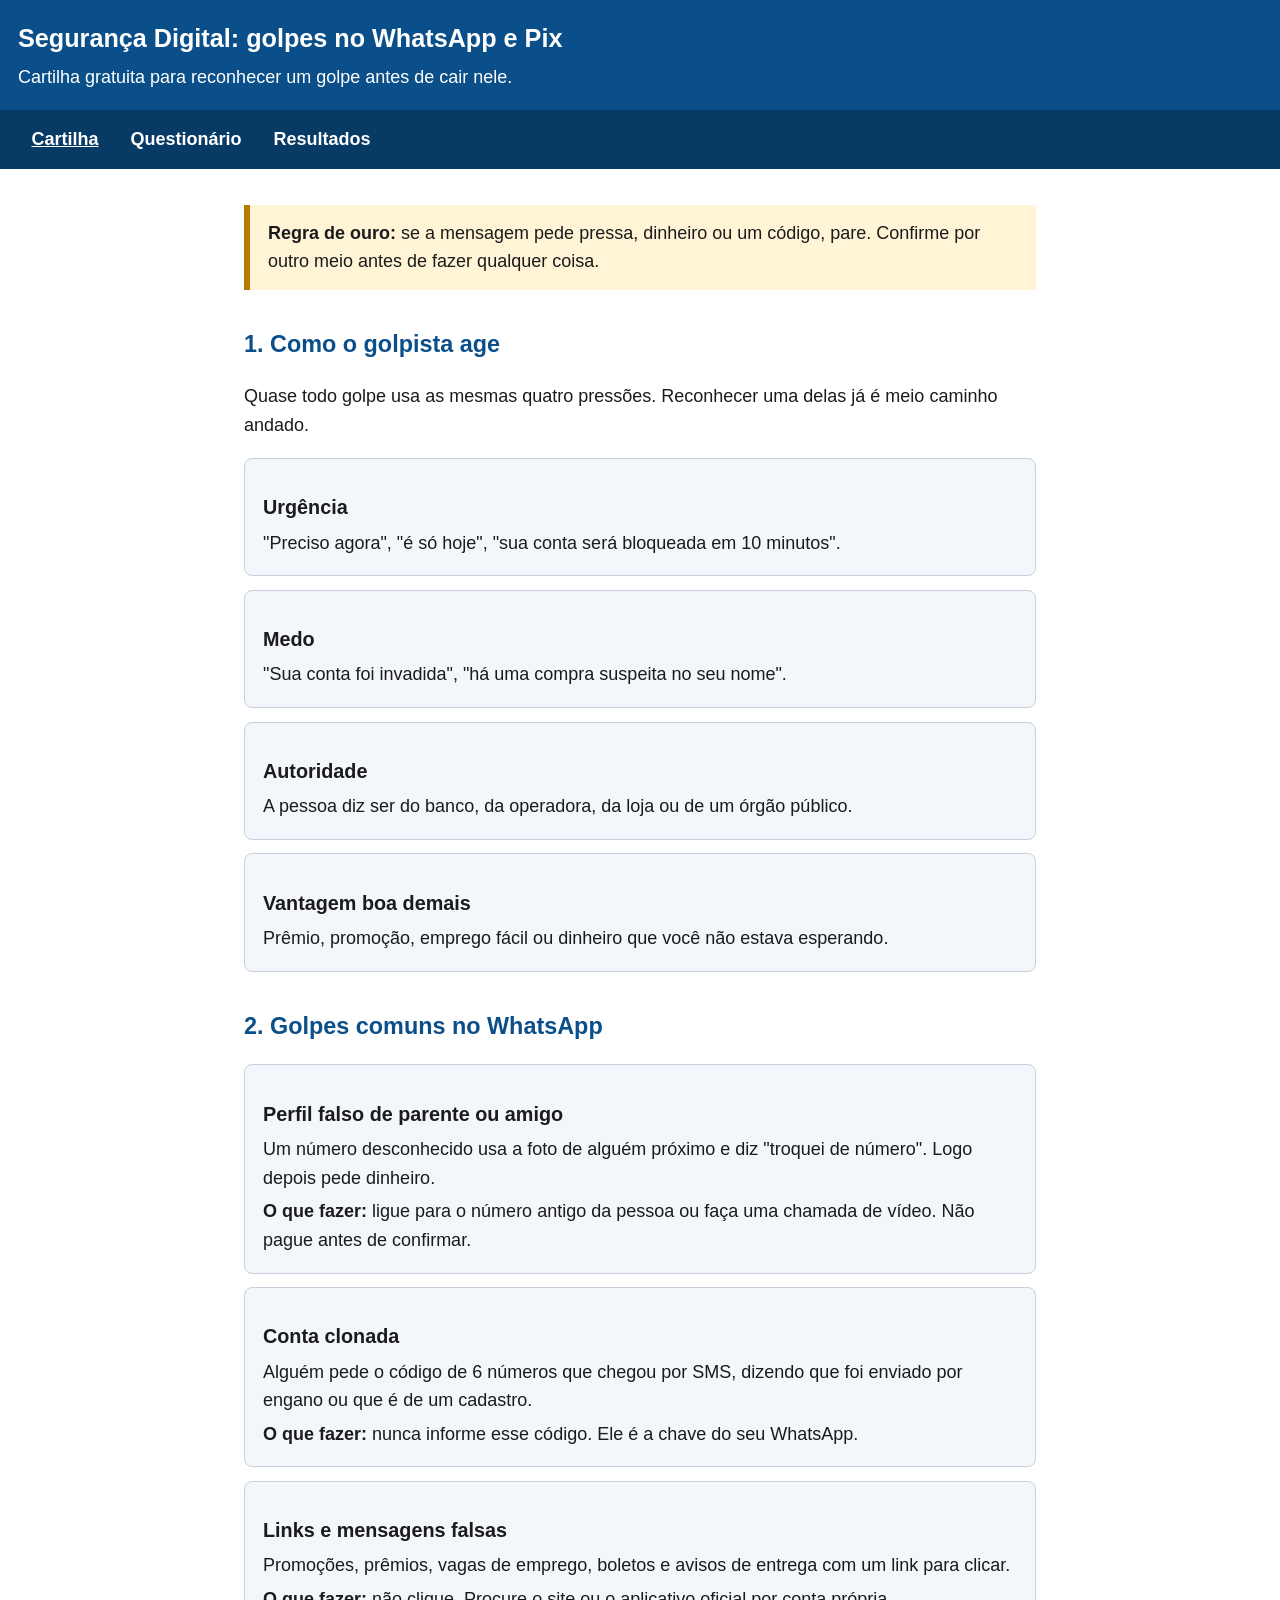
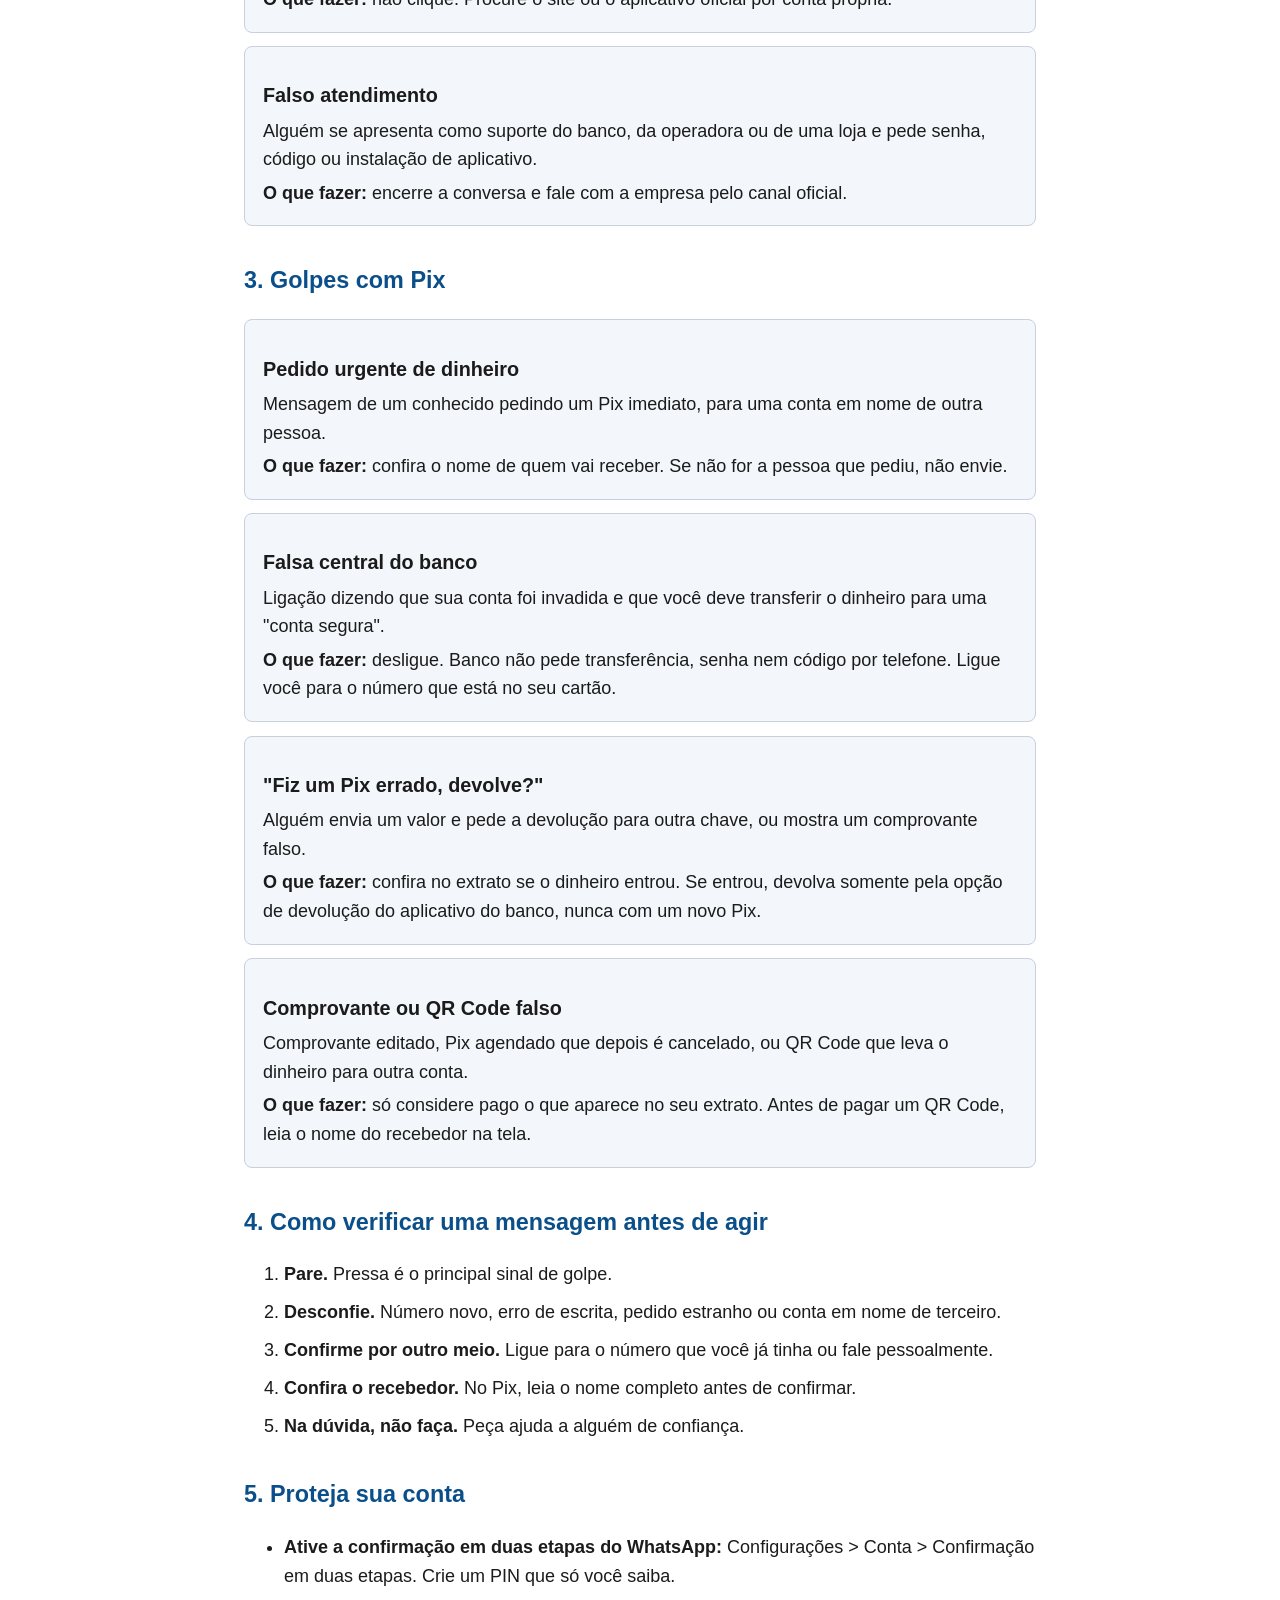
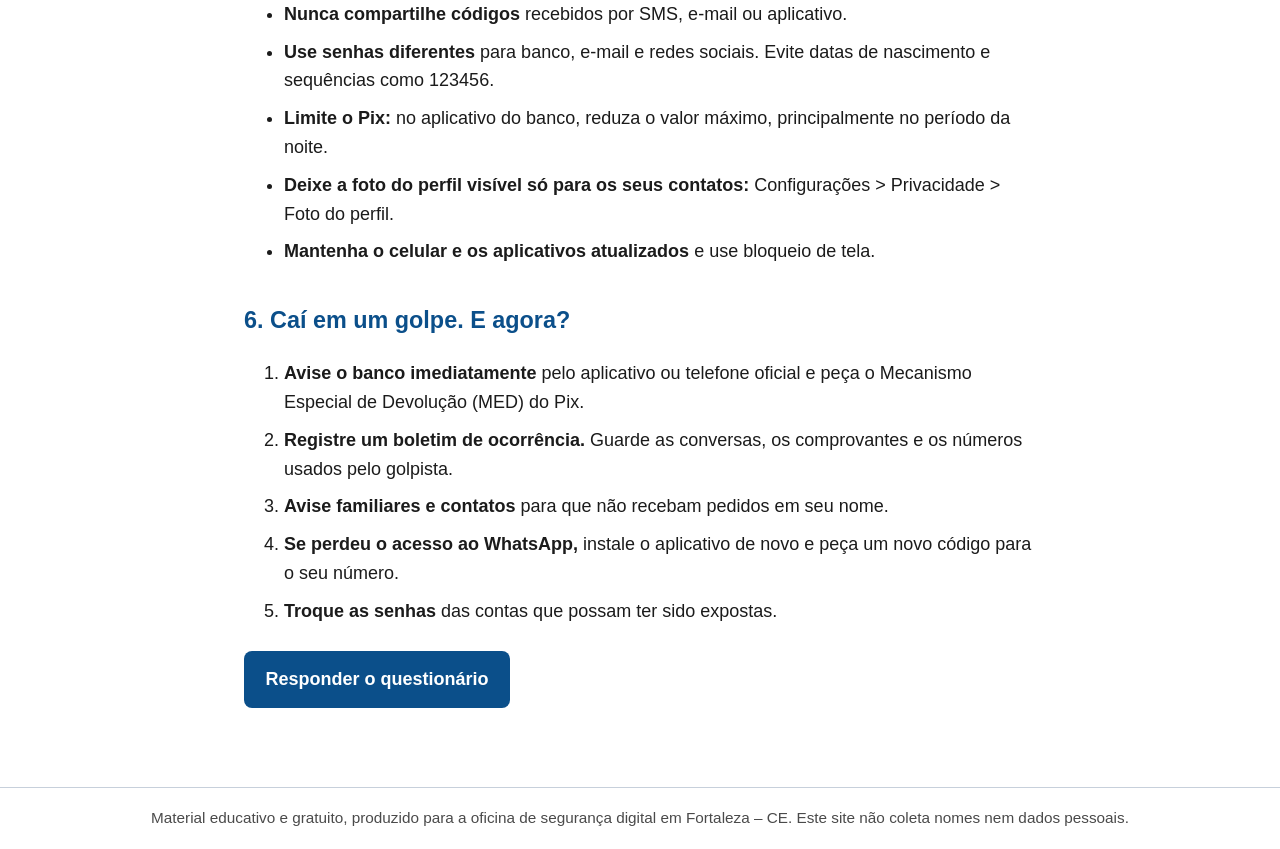
==== index.html @ c052ebd0 "Add security booklet page, styles and project readme" ====
<!DOCTYPE html>
<html lang="pt-BR">
<head>
  <meta charset="utf-8">
  <meta name="viewport" content="width=device-width, initial-scale=1">
  <title>Cartilha de Segurança Digital: golpes no WhatsApp e Pix</title>
  <meta name="description" content="Cartilha gratuita para reconhecer e evitar golpes no WhatsApp e no Pix.">
  <link rel="stylesheet" href="css/style.css">
</head>
<body>
  <header class="site">
    <h1>Segurança Digital: golpes no WhatsApp e Pix</h1>
    <p>Cartilha gratuita para reconhecer um golpe antes de cair nele.</p>
  </header>
  <nav class="site" aria-label="Menu principal">
    <a href="index.html" aria-current="page">Cartilha</a>
    <a href="quiz.html">Questionário</a>
    <a href="results.html">Resultados</a>
  </nav>

  <main>
    <div class="alert">
      <strong>Regra de ouro:</strong> se a mensagem pede pressa, dinheiro ou um código, pare.
      Confirme por outro meio antes de fazer qualquer coisa.
    </div>

    <h2 id="sinais">1. Como o golpista age</h2>
    <p>Quase todo golpe usa as mesmas quatro pressões. Reconhecer uma delas já é meio caminho andado.</p>
    <div class="card">
      <h3>Urgência</h3>
      <p>"Preciso agora", "é só hoje", "sua conta será bloqueada em 10 minutos".</p>
    </div>
    <div class="card">
      <h3>Medo</h3>
      <p>"Sua conta foi invadida", "há uma compra suspeita no seu nome".</p>
    </div>
    <div class="card">
      <h3>Autoridade</h3>
      <p>A pessoa diz ser do banco, da operadora, da loja ou de um órgão público.</p>
    </div>
    <div class="card">
      <h3>Vantagem boa demais</h3>
      <p>Prêmio, promoção, emprego fácil ou dinheiro que você não estava esperando.</p>
    </div>

    <h2 id="whatsapp">2. Golpes comuns no WhatsApp</h2>
    <div class="card">
      <h3>Perfil falso de parente ou amigo</h3>
      <p>Um número desconhecido usa a foto de alguém próximo e diz "troquei de número". Logo depois pede dinheiro.</p>
      <p><strong>O que fazer:</strong> ligue para o número antigo da pessoa ou faça uma chamada de vídeo. Não pague antes de confirmar.</p>
    </div>
    <div class="card">
      <h3>Conta clonada</h3>
      <p>Alguém pede o código de 6 números que chegou por SMS, dizendo que foi enviado por engano ou que é de um cadastro.</p>
      <p><strong>O que fazer:</strong> nunca informe esse código. Ele é a chave do seu WhatsApp.</p>
    </div>
    <div class="card">
      <h3>Links e mensagens falsas</h3>
      <p>Promoções, prêmios, vagas de emprego, boletos e avisos de entrega com um link para clicar.</p>
      <p><strong>O que fazer:</strong> não clique. Procure o site ou o aplicativo oficial por conta própria.</p>
    </div>
    <div class="card">
      <h3>Falso atendimento</h3>
      <p>Alguém se apresenta como suporte do banco, da operadora ou de uma loja e pede senha, código ou instalação de aplicativo.</p>
      <p><strong>O que fazer:</strong> encerre a conversa e fale com a empresa pelo canal oficial.</p>
    </div>

    <h2 id="pix">3. Golpes com Pix</h2>
    <div class="card">
      <h3>Pedido urgente de dinheiro</h3>
      <p>Mensagem de um conhecido pedindo um Pix imediato, para uma conta em nome de outra pessoa.</p>
      <p><strong>O que fazer:</strong> confira o nome de quem vai receber. Se não for a pessoa que pediu, não envie.</p>
    </div>
    <div class="card">
      <h3>Falsa central do banco</h3>
      <p>Ligação dizendo que sua conta foi invadida e que você deve transferir o dinheiro para uma "conta segura".</p>
      <p><strong>O que fazer:</strong> desligue. Banco não pede transferência, senha nem código por telefone. Ligue você para o número que está no seu cartão.</p>
    </div>
    <div class="card">
      <h3>"Fiz um Pix errado, devolve?"</h3>
      <p>Alguém envia um valor e pede a devolução para outra chave, ou mostra um comprovante falso.</p>
      <p><strong>O que fazer:</strong> confira no extrato se o dinheiro entrou. Se entrou, devolva somente pela opção de devolução do aplicativo do banco, nunca com um novo Pix.</p>
    </div>
    <div class="card">
      <h3>Comprovante ou QR Code falso</h3>
      <p>Comprovante editado, Pix agendado que depois é cancelado, ou QR Code que leva o dinheiro para outra conta.</p>
      <p><strong>O que fazer:</strong> só considere pago o que aparece no seu extrato. Antes de pagar um QR Code, leia o nome do recebedor na tela.</p>
    </div>

    <h2 id="verificar">4. Como verificar uma mensagem antes de agir</h2>
    <ol class="steps">
      <li><strong>Pare.</strong> Pressa é o principal sinal de golpe.</li>
      <li><strong>Desconfie.</strong> Número novo, erro de escrita, pedido estranho ou conta em nome de terceiro.</li>
      <li><strong>Confirme por outro meio.</strong> Ligue para o número que você já tinha ou fale pessoalmente.</li>
      <li><strong>Confira o recebedor.</strong> No Pix, leia o nome completo antes de confirmar.</li>
      <li><strong>Na dúvida, não faça.</strong> Peça ajuda a alguém de confiança.</li>
    </ol>

    <h2 id="proteger">5. Proteja sua conta</h2>
    <ul class="steps">
      <li><strong>Ative a confirmação em duas etapas do WhatsApp:</strong> Configurações &gt; Conta &gt; Confirmação em duas etapas. Crie um PIN que só você saiba.</li>
      <li><strong>Nunca compartilhe códigos</strong> recebidos por SMS, e-mail ou aplicativo.</li>
      <li><strong>Use senhas diferentes</strong> para banco, e-mail e redes sociais. Evite datas de nascimento e sequências como 123456.</li>
      <li><strong>Limite o Pix:</strong> no aplicativo do banco, reduza o valor máximo, principalmente no período da noite.</li>
      <li><strong>Deixe a foto do perfil visível só para os seus contatos:</strong> Configurações &gt; Privacidade &gt; Foto do perfil.</li>
      <li><strong>Mantenha o celular e os aplicativos atualizados</strong> e use bloqueio de tela.</li>
    </ul>

    <h2 id="cai">6. Caí em um golpe. E agora?</h2>
    <ol class="steps">
      <li><strong>Avise o banco imediatamente</strong> pelo aplicativo ou telefone oficial e peça o Mecanismo Especial de Devolução (MED) do Pix.</li>
      <li><strong>Registre um boletim de ocorrência.</strong> Guarde as conversas, os comprovantes e os números usados pelo golpista.</li>
      <li><strong>Avise familiares e contatos</strong> para que não recebam pedidos em seu nome.</li>
      <li><strong>Se perdeu o acesso ao WhatsApp,</strong> instale o aplicativo de novo e peça um novo código para o seu número.</li>
      <li><strong>Troque as senhas</strong> das contas que possam ter sido expostas.</li>
    </ol>

    <p class="no-print">
      <a class="button" href="quiz.html">Responder o questionário</a>
    </p>
  </main>

  <footer class="site">
    Material educativo e gratuito, produzido para a oficina de segurança digital em Fortaleza – CE.
    Este site não coleta nomes nem dados pessoais.
  </footer>
</body>
</html>
---- css/style.css ----
:root {
  --bg: #ffffff;
  --text: #1b1b1b;
  --muted: #4a4a4a;
  --brand: #0b4f8a;
  --brand-dark: #083a66;
  --ok: #1b6e2d;
  --warn-bg: #fff4d6;
  --warn-border: #b97800;
  --card: #f3f6fa;
  --border: #c7d0db;
}

* {
  box-sizing: border-box;
}

html {
  font-size: 112.5%;
}

body {
  margin: 0;
  background: var(--bg);
  color: var(--text);
  font-family: Arial, Helvetica, sans-serif;
  line-height: 1.6;
}

header.site {
  background: var(--brand);
  color: #fff;
  padding: 1rem;
}

header.site h1 {
  margin: 0;
  font-size: 1.4rem;
}

header.site p {
  margin: 0.25rem 0 0;
}

nav.site {
  background: var(--brand-dark);
  padding: 0.25rem 1rem;
}

nav.site a {
  display: inline-block;
  color: #fff;
  padding: 0.6rem 0.75rem;
  text-decoration: none;
  font-weight: bold;
}

nav.site a:hover,
nav.site a:focus,
nav.site a[aria-current="page"] {
  text-decoration: underline;
}

main {
  max-width: 46rem;
  margin: 0 auto;
  padding: 1rem;
}

h2 {
  color: var(--brand);
  margin-top: 2rem;
  font-size: 1.3rem;
}

h3 {
  margin-bottom: 0.25rem;
  font-size: 1.1rem;
}

.card {
  background: var(--card);
  border: 1px solid var(--border);
  border-radius: 8px;
  padding: 0.75rem 1rem;
  margin: 0.75rem 0;
}

.card p {
  margin: 0.25rem 0;
}

.alert {
  background: var(--warn-bg);
  border-left: 6px solid var(--warn-border);
  padding: 0.75rem 1rem;
  margin: 1rem 0;
}

.steps li {
  margin-bottom: 0.5rem;
}

.button,
button {
  display: inline-block;
  background: var(--brand);
  color: #fff;
  border: 0;
  border-radius: 8px;
  padding: 0.8rem 1.2rem;
  font-size: 1rem;
  font-weight: bold;
  text-decoration: none;
  cursor: pointer;
  margin: 0.4rem 0.4rem 0.4rem 0;
}

.button:hover,
button:hover,
.button:focus,
button:focus {
  background: var(--brand-dark);
}

button.secondary {
  background: #fff;
  color: var(--brand);
  border: 2px solid var(--brand);
}

button.danger {
  background: #8a1c1c;
}

fieldset {
  border: 1px solid var(--border);
  border-radius: 8px;
  margin: 1rem 0;
  padding: 0.75rem 1rem;
}

legend {
  font-weight: bold;
  padding: 0 0.4rem;
}

label.option {
  display: block;
  padding: 0.6rem 0.5rem;
  border-radius: 6px;
  cursor: pointer;
}

label.option:hover {
  background: var(--card);
}

label.option input {
  transform: scale(1.3);
  margin-right: 0.6rem;
}

select {
  font-size: 1rem;
  padding: 0.5rem;
}

.feedback {
  margin: 0.25rem 0 0;
  color: var(--muted);
}

.correct {
  color: var(--ok);
  font-weight: bold;
}

table {
  border-collapse: collapse;
  width: 100%;
  margin: 1rem 0;
}

th,
td {
  border: 1px solid var(--border);
  padding: 0.5rem;
  text-align: center;
}

th {
  background: var(--card);
}

td.left,
th.left {
  text-align: left;
}

.table-wrap {
  overflow-x: auto;
}

@media (max-width: 480px) {
  th,
  td {
    padding: 0.4rem 0.3rem;
    font-size: 0.9rem;
  }
}

.hidden {
  display: none;
}

footer.site {
  border-top: 1px solid var(--border);
  color: var(--muted);
  font-size: 0.85rem;
  padding: 1rem;
  text-align: center;
  margin-top: 2rem;
}

@media print {
  nav.site,
  .no-print {
    display: none;
  }
}
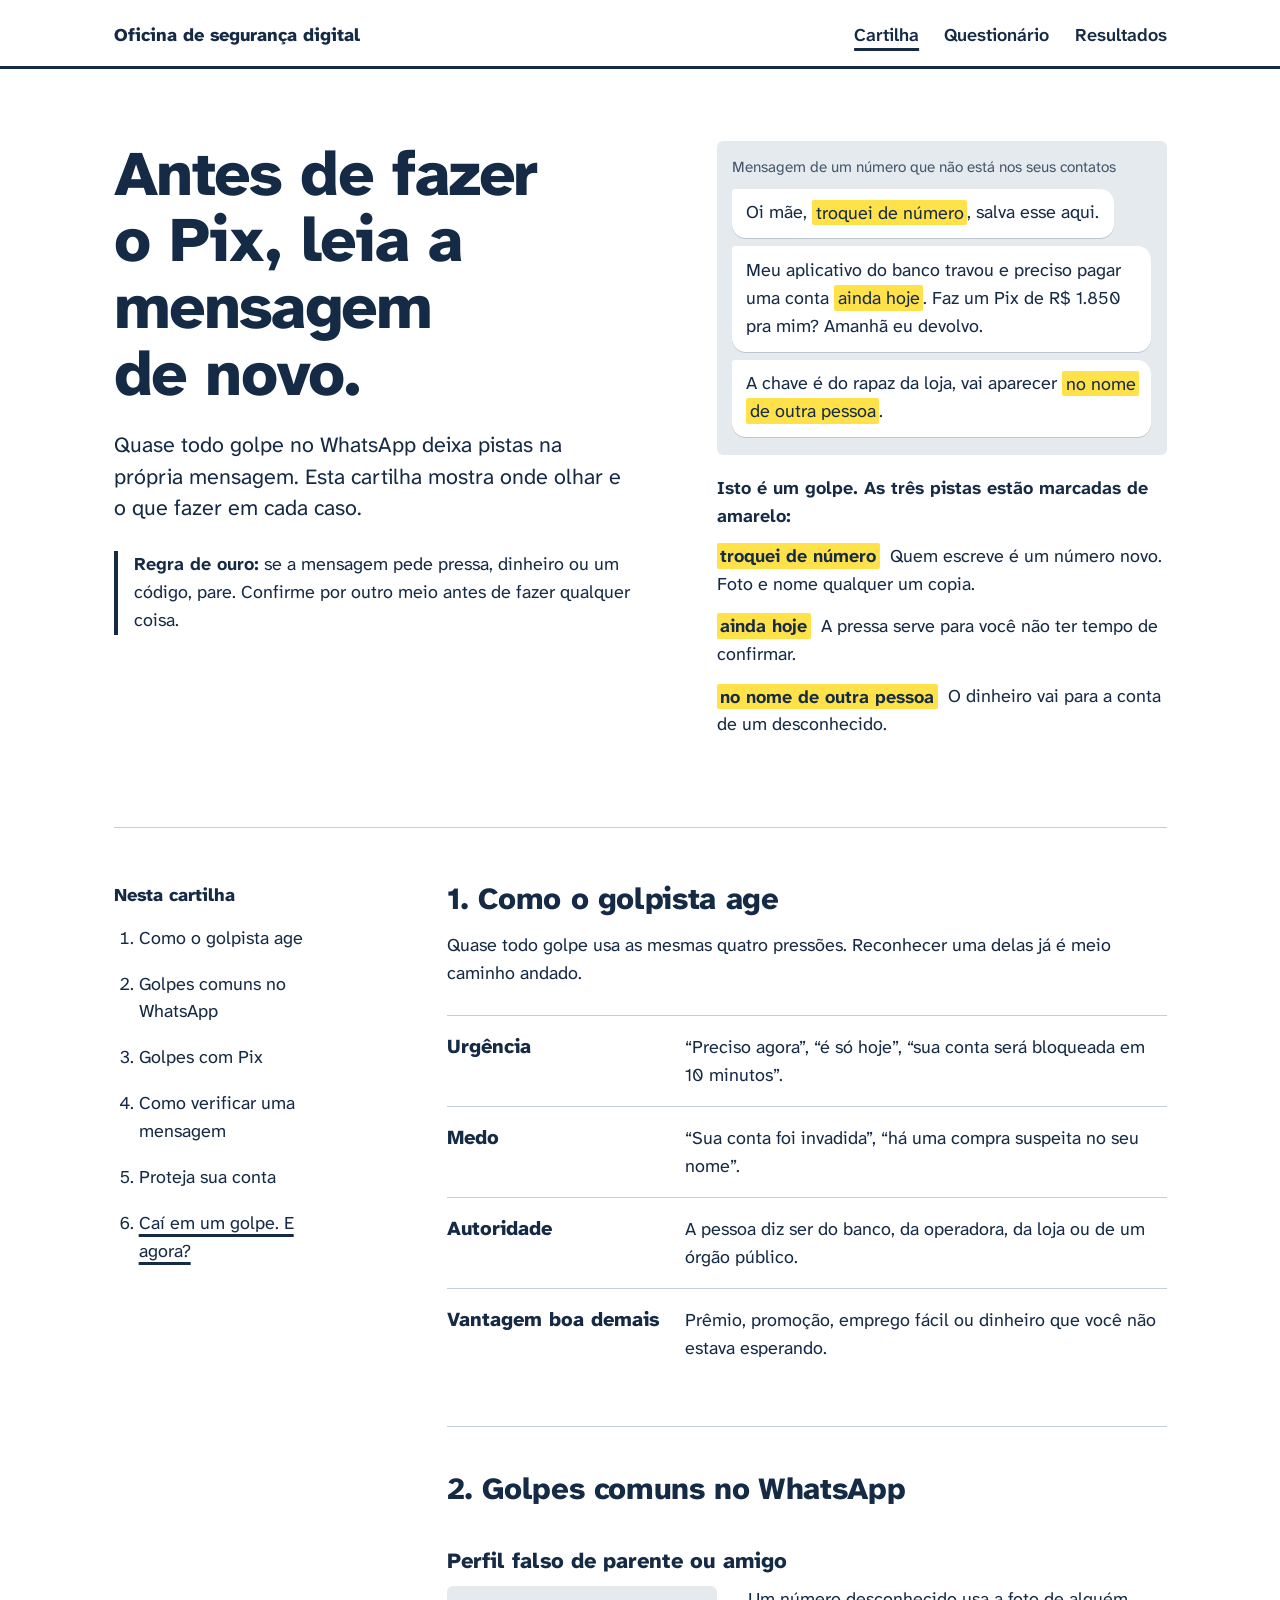
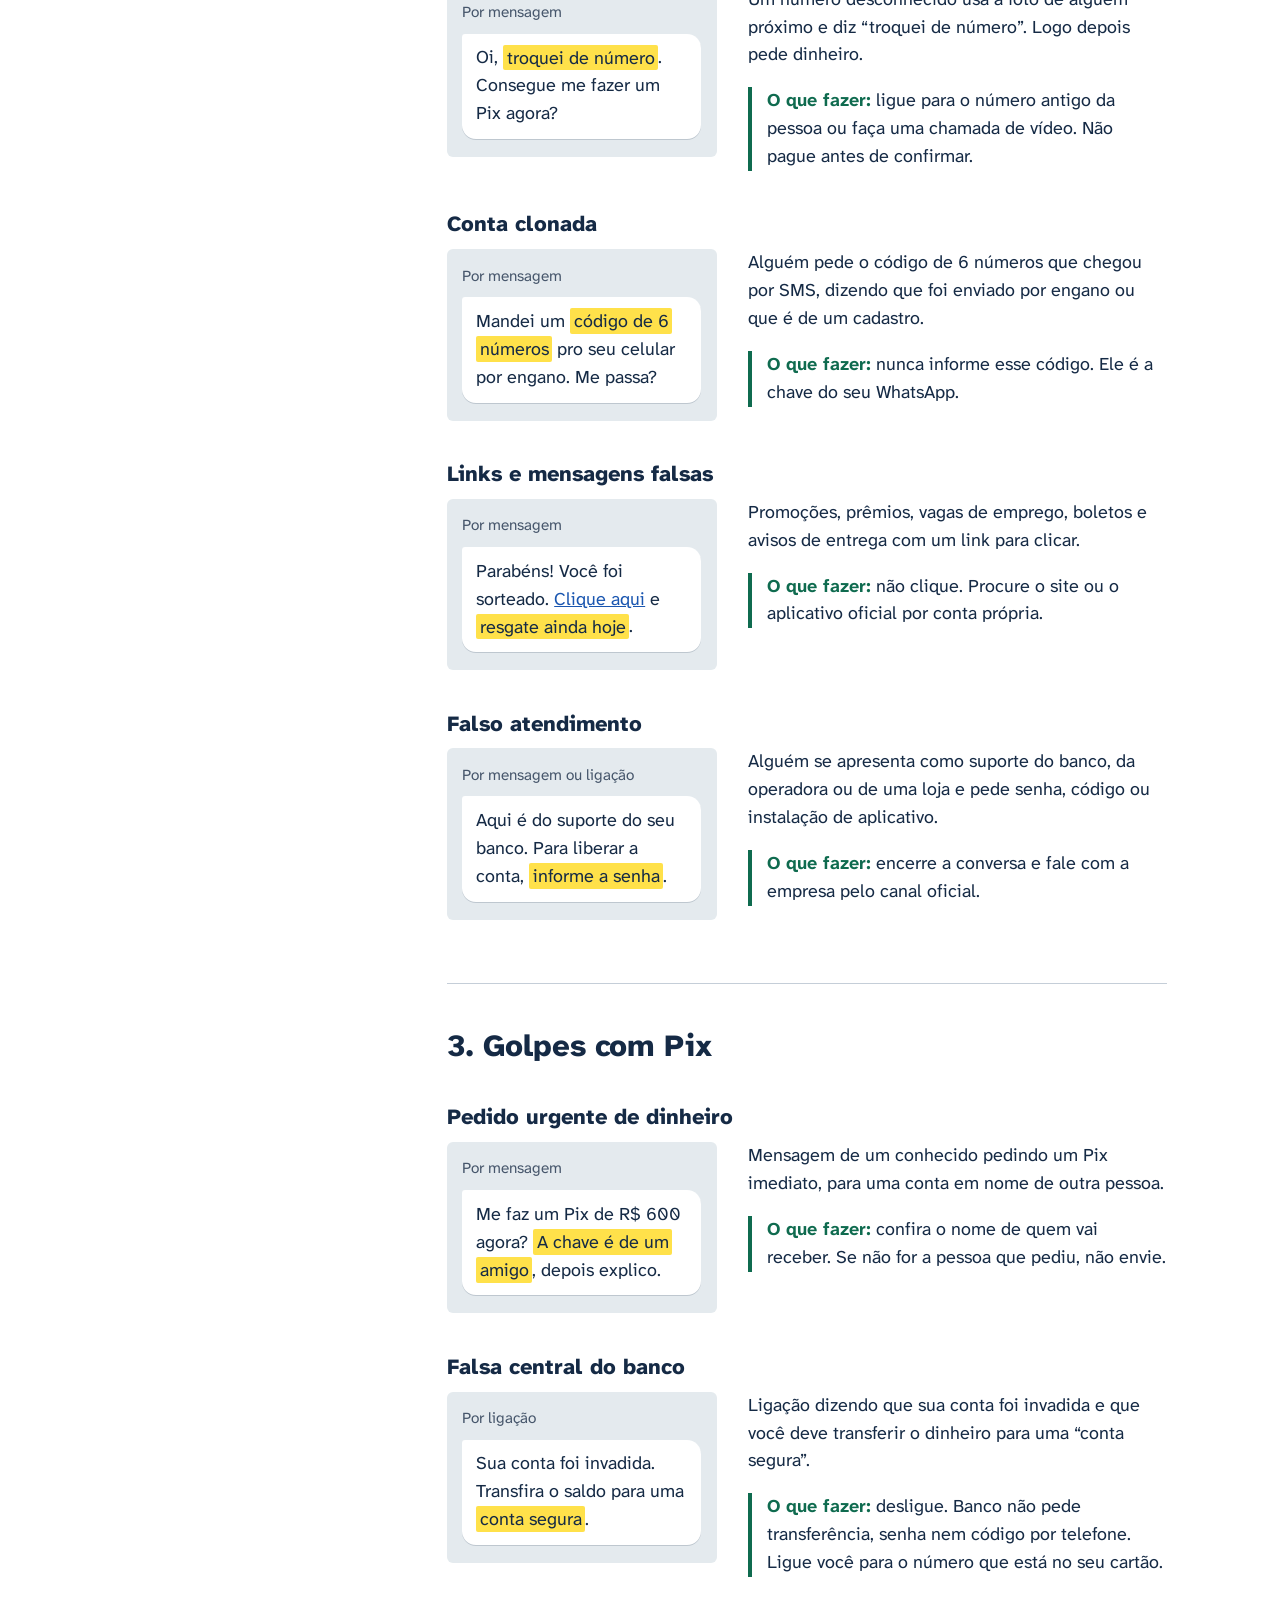
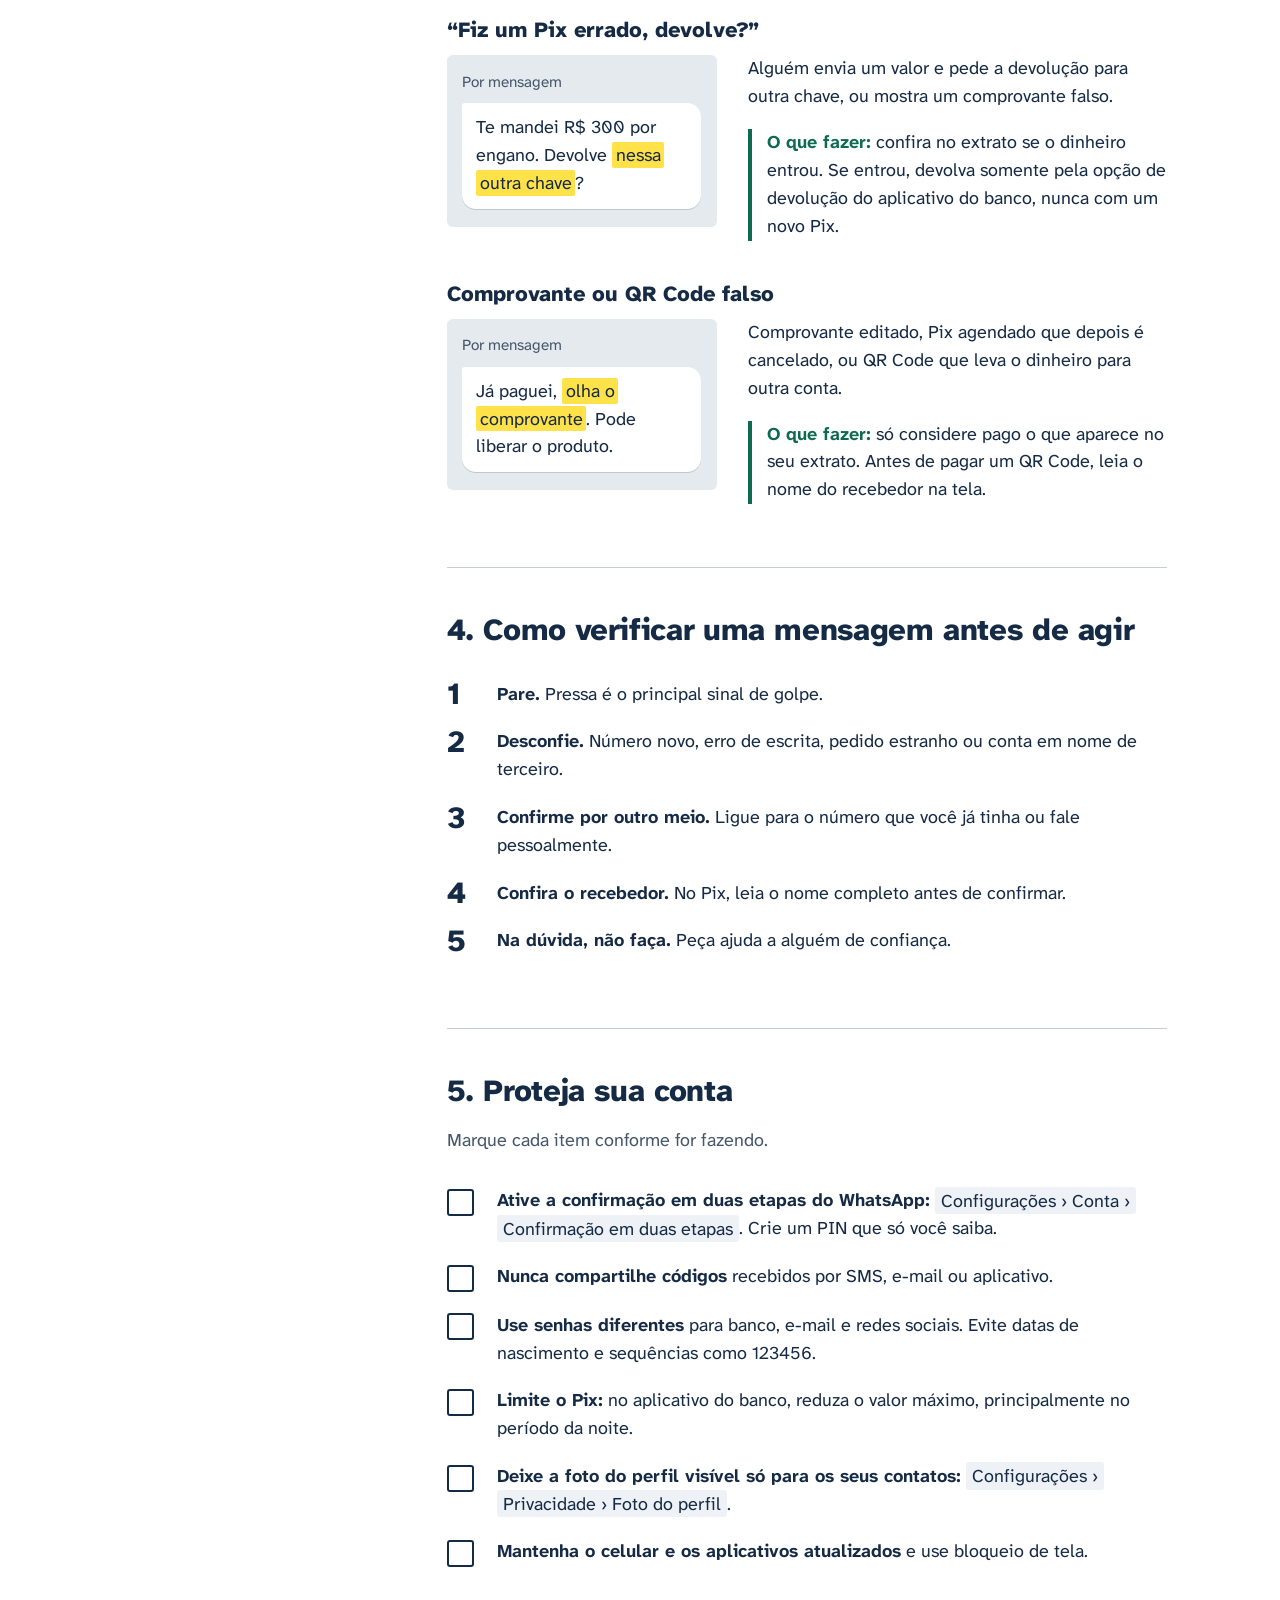
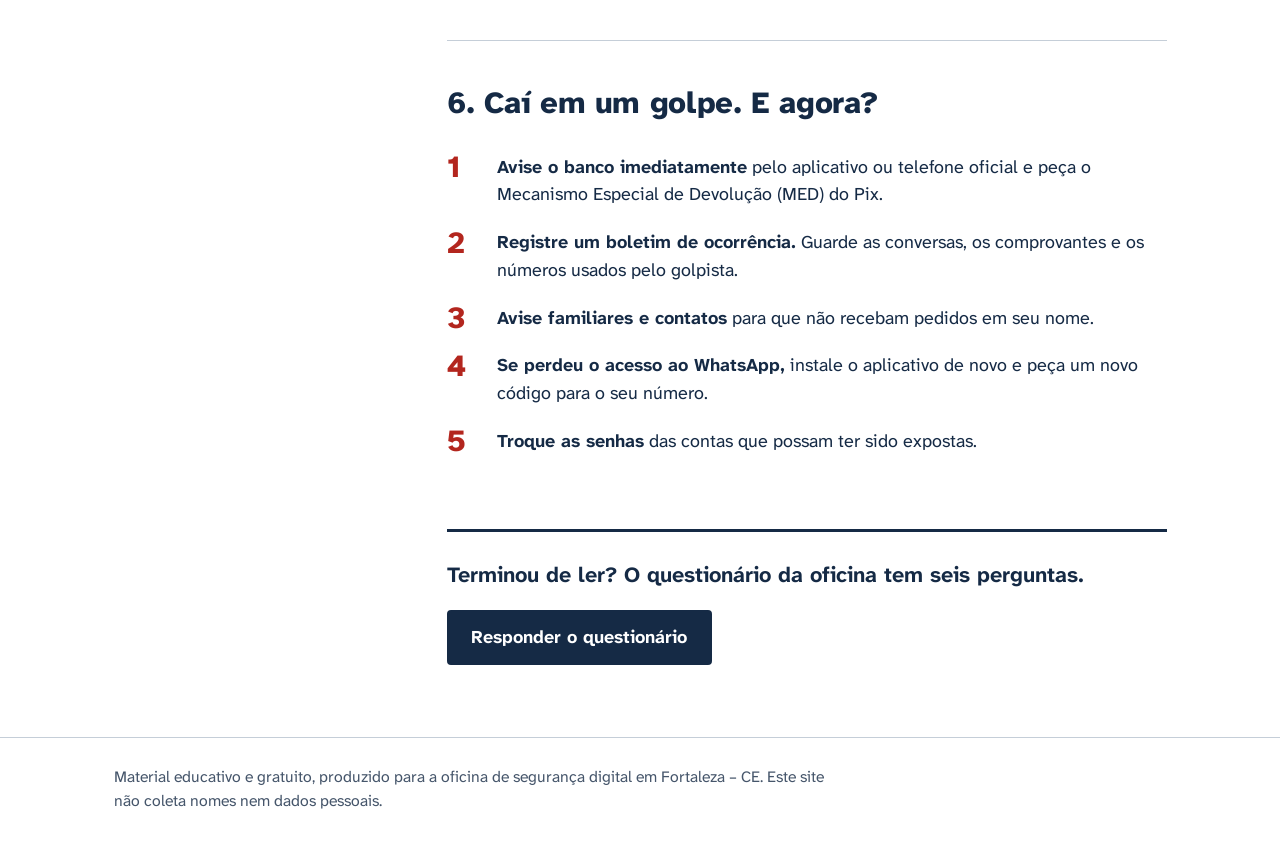
==== commit 2c909458: "Redesign the site with its own visual identity and booklet interactions Open the booklet with an ann" ====
--- a/index.html
+++ b/index.html
@@ -5,124 +5,277 @@
   <meta name="viewport" content="width=device-width, initial-scale=1">
   <title>Cartilha de Segurança Digital: golpes no WhatsApp e Pix</title>
   <meta name="description" content="Cartilha gratuita para reconhecer e evitar golpes no WhatsApp e no Pix.">
+  <meta property="og:type" content="website">
+  <meta property="og:locale" content="pt_BR">
+  <meta property="og:title" content="Cartilha de Segurança Digital: golpes no WhatsApp e Pix">
+  <meta property="og:description" content="Aprenda a reconhecer um golpe pela própria mensagem, antes de fazer o Pix.">
+  <meta name="theme-color" content="#ffffff">
+  <link rel="icon" href="data:image/svg+xml,%3Csvg xmlns='http://www.w3.org/2000/svg' viewBox='0 0 32 32'%3E%3Crect width='32' height='32' rx='4' fill='%23152a45'/%3E%3Crect x='6' y='12' width='20' height='8' fill='%23ffe14a'/%3E%3C/svg%3E">
+  <link rel="preconnect" href="https://fonts.googleapis.com">
+  <link rel="preconnect" href="https://fonts.gstatic.com" crossorigin>
+  <link rel="stylesheet" href="https://fonts.googleapis.com/css2?family=Atkinson+Hyperlegible+Next:wght@400..800&display=swap">
   <link rel="stylesheet" href="css/style.css">
 </head>
 <body>
-  <header class="site">
-    <h1>Segurança Digital: golpes no WhatsApp e Pix</h1>
-    <p>Cartilha gratuita para reconhecer um golpe antes de cair nele.</p>
+  <a class="skip" href="#conteudo">Ir para o conteúdo</a>
+  <header class="masthead">
+    <div class="wrap masthead-inner">
+      <a class="masthead-name" href="index.html">Oficina de segurança digital</a>
+      <nav aria-label="Menu principal">
+        <a href="index.html" aria-current="page">Cartilha</a>
+        <a href="quiz.html">Questionário</a>
+        <a href="results.html">Resultados</a>
+      </nav>
+    </div>
   </header>
-  <nav class="site" aria-label="Menu principal">
-    <a href="index.html" aria-current="page">Cartilha</a>
-    <a href="quiz.html">Questionário</a>
-    <a href="results.html">Resultados</a>
-  </nav>
-
-  <main>
-    <div class="alert">
-      <strong>Regra de ouro:</strong> se a mensagem pede pressa, dinheiro ou um código, pare.
-      Confirme por outro meio antes de fazer qualquer coisa.
-    </div>
-
-    <h2 id="sinais">1. Como o golpista age</h2>
-    <p>Quase todo golpe usa as mesmas quatro pressões. Reconhecer uma delas já é meio caminho andado.</p>
-    <div class="card">
-      <h3>Urgência</h3>
-      <p>"Preciso agora", "é só hoje", "sua conta será bloqueada em 10 minutos".</p>
-    </div>
-    <div class="card">
-      <h3>Medo</h3>
-      <p>"Sua conta foi invadida", "há uma compra suspeita no seu nome".</p>
-    </div>
-    <div class="card">
-      <h3>Autoridade</h3>
-      <p>A pessoa diz ser do banco, da operadora, da loja ou de um órgão público.</p>
-    </div>
-    <div class="card">
-      <h3>Vantagem boa demais</h3>
-      <p>Prêmio, promoção, emprego fácil ou dinheiro que você não estava esperando.</p>
-    </div>
-
-    <h2 id="whatsapp">2. Golpes comuns no WhatsApp</h2>
-    <div class="card">
-      <h3>Perfil falso de parente ou amigo</h3>
-      <p>Um número desconhecido usa a foto de alguém próximo e diz "troquei de número". Logo depois pede dinheiro.</p>
-      <p><strong>O que fazer:</strong> ligue para o número antigo da pessoa ou faça uma chamada de vídeo. Não pague antes de confirmar.</p>
-    </div>
-    <div class="card">
-      <h3>Conta clonada</h3>
-      <p>Alguém pede o código de 6 números que chegou por SMS, dizendo que foi enviado por engano ou que é de um cadastro.</p>
-      <p><strong>O que fazer:</strong> nunca informe esse código. Ele é a chave do seu WhatsApp.</p>
-    </div>
-    <div class="card">
-      <h3>Links e mensagens falsas</h3>
-      <p>Promoções, prêmios, vagas de emprego, boletos e avisos de entrega com um link para clicar.</p>
-      <p><strong>O que fazer:</strong> não clique. Procure o site ou o aplicativo oficial por conta própria.</p>
-    </div>
-    <div class="card">
-      <h3>Falso atendimento</h3>
-      <p>Alguém se apresenta como suporte do banco, da operadora ou de uma loja e pede senha, código ou instalação de aplicativo.</p>
-      <p><strong>O que fazer:</strong> encerre a conversa e fale com a empresa pelo canal oficial.</p>
-    </div>
-
-    <h2 id="pix">3. Golpes com Pix</h2>
-    <div class="card">
-      <h3>Pedido urgente de dinheiro</h3>
-      <p>Mensagem de um conhecido pedindo um Pix imediato, para uma conta em nome de outra pessoa.</p>
-      <p><strong>O que fazer:</strong> confira o nome de quem vai receber. Se não for a pessoa que pediu, não envie.</p>
-    </div>
-    <div class="card">
-      <h3>Falsa central do banco</h3>
-      <p>Ligação dizendo que sua conta foi invadida e que você deve transferir o dinheiro para uma "conta segura".</p>
-      <p><strong>O que fazer:</strong> desligue. Banco não pede transferência, senha nem código por telefone. Ligue você para o número que está no seu cartão.</p>
-    </div>
-    <div class="card">
-      <h3>"Fiz um Pix errado, devolve?"</h3>
-      <p>Alguém envia um valor e pede a devolução para outra chave, ou mostra um comprovante falso.</p>
-      <p><strong>O que fazer:</strong> confira no extrato se o dinheiro entrou. Se entrou, devolva somente pela opção de devolução do aplicativo do banco, nunca com um novo Pix.</p>
-    </div>
-    <div class="card">
-      <h3>Comprovante ou QR Code falso</h3>
-      <p>Comprovante editado, Pix agendado que depois é cancelado, ou QR Code que leva o dinheiro para outra conta.</p>
-      <p><strong>O que fazer:</strong> só considere pago o que aparece no seu extrato. Antes de pagar um QR Code, leia o nome do recebedor na tela.</p>
-    </div>
-
-    <h2 id="verificar">4. Como verificar uma mensagem antes de agir</h2>
-    <ol class="steps">
-      <li><strong>Pare.</strong> Pressa é o principal sinal de golpe.</li>
-      <li><strong>Desconfie.</strong> Número novo, erro de escrita, pedido estranho ou conta em nome de terceiro.</li>
-      <li><strong>Confirme por outro meio.</strong> Ligue para o número que você já tinha ou fale pessoalmente.</li>
-      <li><strong>Confira o recebedor.</strong> No Pix, leia o nome completo antes de confirmar.</li>
-      <li><strong>Na dúvida, não faça.</strong> Peça ajuda a alguém de confiança.</li>
-    </ol>
-
-    <h2 id="proteger">5. Proteja sua conta</h2>
-    <ul class="steps">
-      <li><strong>Ative a confirmação em duas etapas do WhatsApp:</strong> Configurações &gt; Conta &gt; Confirmação em duas etapas. Crie um PIN que só você saiba.</li>
-      <li><strong>Nunca compartilhe códigos</strong> recebidos por SMS, e-mail ou aplicativo.</li>
-      <li><strong>Use senhas diferentes</strong> para banco, e-mail e redes sociais. Evite datas de nascimento e sequências como 123456.</li>
-      <li><strong>Limite o Pix:</strong> no aplicativo do banco, reduza o valor máximo, principalmente no período da noite.</li>
-      <li><strong>Deixe a foto do perfil visível só para os seus contatos:</strong> Configurações &gt; Privacidade &gt; Foto do perfil.</li>
-      <li><strong>Mantenha o celular e os aplicativos atualizados</strong> e use bloqueio de tela.</li>
-    </ul>
-
-    <h2 id="cai">6. Caí em um golpe. E agora?</h2>
-    <ol class="steps">
-      <li><strong>Avise o banco imediatamente</strong> pelo aplicativo ou telefone oficial e peça o Mecanismo Especial de Devolução (MED) do Pix.</li>
-      <li><strong>Registre um boletim de ocorrência.</strong> Guarde as conversas, os comprovantes e os números usados pelo golpista.</li>
-      <li><strong>Avise familiares e contatos</strong> para que não recebam pedidos em seu nome.</li>
-      <li><strong>Se perdeu o acesso ao WhatsApp,</strong> instale o aplicativo de novo e peça um novo código para o seu número.</li>
-      <li><strong>Troque as senhas</strong> das contas que possam ter sido expostas.</li>
-    </ol>
-
-    <p class="no-print">
-      <a class="button" href="quiz.html">Responder o questionário</a>
-    </p>
+
+  <main id="conteudo" class="wrap">
+    <div class="opening">
+      <div>
+        <h1>Antes de fazer o Pix, leia a mensagem de novo.</h1>
+        <p class="lead">
+          Quase todo golpe no WhatsApp deixa pistas na própria mensagem.
+          Esta cartilha mostra onde olhar e o que fazer em cada caso.
+        </p>
+        <p class="golden-rule">
+          <strong>Regra de ouro:</strong> se a mensagem pede pressa, dinheiro ou um código, pare.
+          Confirme por outro meio antes de fazer qualquer coisa.
+        </p>
+      </div>
+
+      <figure class="specimen">
+        <div class="chat">
+          <p class="chat-from">Mensagem de um número que não está nos seus contatos</p>
+          <p class="bubble">Oi mãe, <mark>troquei de número</mark>, salva esse aqui.</p>
+          <p class="bubble">Meu aplicativo do banco travou e preciso pagar uma conta <mark>ainda hoje</mark>. Faz um Pix de R$ 1.850 pra mim? Amanhã eu devolvo.</p>
+          <p class="bubble">A chave é do rapaz da loja, vai aparecer <mark>no nome de outra pessoa</mark>.</p>
+        </div>
+        <figcaption>
+          <p>Isto é um golpe. As três pistas estão marcadas de amarelo:</p>
+          <ul class="clues">
+            <li><mark>troquei de número</mark> Quem escreve é um número novo. Foto e nome qualquer um copia.</li>
+            <li><mark>ainda hoje</mark> A pressa serve para você não ter tempo de confirmar.</li>
+            <li><mark>no nome de outra pessoa</mark> O dinheiro vai para a conta de um desconhecido.</li>
+          </ul>
+        </figcaption>
+      </figure>
+    </div>
+
+    <div class="booklet">
+      <nav class="toc" aria-label="Partes da cartilha">
+        <p class="toc-title">Nesta cartilha</p>
+        <ol>
+          <li><a href="#sinais">Como o golpista age</a></li>
+          <li><a href="#whatsapp">Golpes comuns no WhatsApp</a></li>
+          <li><a href="#pix">Golpes com Pix</a></li>
+          <li><a href="#verificar">Como verificar uma mensagem</a></li>
+          <li><a href="#proteger">Proteja sua conta</a></li>
+          <li><a href="#cai">Caí em um golpe. E agora?</a></li>
+        </ol>
+      </nav>
+
+      <div class="chapters">
+        <section class="chapter" id="sinais">
+          <h2>1. Como o golpista age</h2>
+          <p>Quase todo golpe usa as mesmas quatro pressões. Reconhecer uma delas já é meio caminho andado.</p>
+          <dl class="pressures">
+            <div>
+              <dt>Urgência</dt>
+              <dd>“Preciso agora”, “é só hoje”, “sua conta será bloqueada em 10 minutos”.</dd>
+            </div>
+            <div>
+              <dt>Medo</dt>
+              <dd>“Sua conta foi invadida”, “há uma compra suspeita no seu nome”.</dd>
+            </div>
+            <div>
+              <dt>Autoridade</dt>
+              <dd>A pessoa diz ser do banco, da operadora, da loja ou de um órgão público.</dd>
+            </div>
+            <div>
+              <dt>Vantagem boa demais</dt>
+              <dd>Prêmio, promoção, emprego fácil ou dinheiro que você não estava esperando.</dd>
+            </div>
+          </dl>
+        </section>
+
+        <section class="chapter" id="whatsapp">
+          <h2>2. Golpes comuns no WhatsApp</h2>
+
+          <article class="scam">
+            <h3>Perfil falso de parente ou amigo</h3>
+            <div class="scam-layout">
+              <div class="chat">
+                <p class="chat-from">Por mensagem</p>
+                <p class="bubble">Oi, <mark>troquei de número</mark>. Consegue me fazer um Pix agora?</p>
+              </div>
+              <div class="scam-body">
+                <p>Um número desconhecido usa a foto de alguém próximo e diz “troquei de número”. Logo depois pede dinheiro.</p>
+                <p class="action"><strong>O que fazer:</strong> ligue para o número antigo da pessoa ou faça uma chamada de vídeo. Não pague antes de confirmar.</p>
+              </div>
+            </div>
+          </article>
+
+          <article class="scam">
+            <h3>Conta clonada</h3>
+            <div class="scam-layout">
+              <div class="chat">
+                <p class="chat-from">Por mensagem</p>
+                <p class="bubble">Mandei um <mark>código de 6 números</mark> pro seu celular por engano. Me passa?</p>
+              </div>
+              <div class="scam-body">
+                <p>Alguém pede o código de 6 números que chegou por SMS, dizendo que foi enviado por engano ou que é de um cadastro.</p>
+                <p class="action"><strong>O que fazer:</strong> nunca informe esse código. Ele é a chave do seu WhatsApp.</p>
+              </div>
+            </div>
+          </article>
+
+          <article class="scam">
+            <h3>Links e mensagens falsas</h3>
+            <div class="scam-layout">
+              <div>
+                <div class="chat">
+                  <p class="chat-from">Por mensagem</p>
+                  <p class="bubble">Parabéns! Você foi sorteado. <button type="button" class="fake-link" id="bait" aria-expanded="false" aria-controls="caught">Clique aqui</button> e <mark>resgate ainda hoje</mark>.</p>
+                </div>
+                <p class="caught" id="caught" role="status" hidden>
+                  <strong>Você clicou.</strong> Em um golpe de verdade, este link abriria uma página falsa
+                  pedindo seus dados. Aqui era só um teste.
+                </p>
+              </div>
+              <div class="scam-body">
+                <p>Promoções, prêmios, vagas de emprego, boletos e avisos de entrega com um link para clicar.</p>
+                <p class="action"><strong>O que fazer:</strong> não clique. Procure o site ou o aplicativo oficial por conta própria.</p>
+              </div>
+            </div>
+          </article>
+
+          <article class="scam">
+            <h3>Falso atendimento</h3>
+            <div class="scam-layout">
+              <div class="chat">
+                <p class="chat-from">Por mensagem ou ligação</p>
+                <p class="bubble">Aqui é do suporte do seu banco. Para liberar a conta, <mark>informe a senha</mark>.</p>
+              </div>
+              <div class="scam-body">
+                <p>Alguém se apresenta como suporte do banco, da operadora ou de uma loja e pede senha, código ou instalação de aplicativo.</p>
+                <p class="action"><strong>O que fazer:</strong> encerre a conversa e fale com a empresa pelo canal oficial.</p>
+              </div>
+            </div>
+          </article>
+        </section>
+
+        <section class="chapter" id="pix">
+          <h2>3. Golpes com Pix</h2>
+
+          <article class="scam">
+            <h3>Pedido urgente de dinheiro</h3>
+            <div class="scam-layout">
+              <div class="chat">
+                <p class="chat-from">Por mensagem</p>
+                <p class="bubble">Me faz um Pix de R$ 600 agora? <mark>A chave é de um amigo</mark>, depois explico.</p>
+              </div>
+              <div class="scam-body">
+                <p>Mensagem de um conhecido pedindo um Pix imediato, para uma conta em nome de outra pessoa.</p>
+                <p class="action"><strong>O que fazer:</strong> confira o nome de quem vai receber. Se não for a pessoa que pediu, não envie.</p>
+              </div>
+            </div>
+          </article>
+
+          <article class="scam">
+            <h3>Falsa central do banco</h3>
+            <div class="scam-layout">
+              <div class="chat">
+                <p class="chat-from">Por ligação</p>
+                <p class="bubble">Sua conta foi invadida. Transfira o saldo para uma <mark>conta segura</mark>.</p>
+              </div>
+              <div class="scam-body">
+                <p>Ligação dizendo que sua conta foi invadida e que você deve transferir o dinheiro para uma “conta segura”.</p>
+                <p class="action"><strong>O que fazer:</strong> desligue. Banco não pede transferência, senha nem código por telefone. Ligue você para o número que está no seu cartão.</p>
+              </div>
+            </div>
+          </article>
+
+          <article class="scam">
+            <h3>“Fiz um Pix errado, devolve?”</h3>
+            <div class="scam-layout">
+              <div class="chat">
+                <p class="chat-from">Por mensagem</p>
+                <p class="bubble">Te mandei R$ 300 por engano. Devolve <mark>nessa outra chave</mark>?</p>
+              </div>
+              <div class="scam-body">
+                <p>Alguém envia um valor e pede a devolução para outra chave, ou mostra um comprovante falso.</p>
+                <p class="action"><strong>O que fazer:</strong> confira no extrato se o dinheiro entrou. Se entrou, devolva somente pela opção de devolução do aplicativo do banco, nunca com um novo Pix.</p>
+              </div>
+            </div>
+          </article>
+
+          <article class="scam">
+            <h3>Comprovante ou QR Code falso</h3>
+            <div class="scam-layout">
+              <div class="chat">
+                <p class="chat-from">Por mensagem</p>
+                <p class="bubble">Já paguei, <mark>olha o comprovante</mark>. Pode liberar o produto.</p>
+              </div>
+              <div class="scam-body">
+                <p>Comprovante editado, Pix agendado que depois é cancelado, ou QR Code que leva o dinheiro para outra conta.</p>
+                <p class="action"><strong>O que fazer:</strong> só considere pago o que aparece no seu extrato. Antes de pagar um QR Code, leia o nome do recebedor na tela.</p>
+              </div>
+            </div>
+          </article>
+        </section>
+
+        <section class="chapter" id="verificar">
+          <h2>4. Como verificar uma mensagem antes de agir</h2>
+          <ol class="steps">
+            <li><strong>Pare.</strong> Pressa é o principal sinal de golpe.</li>
+            <li><strong>Desconfie.</strong> Número novo, erro de escrita, pedido estranho ou conta em nome de terceiro.</li>
+            <li><strong>Confirme por outro meio.</strong> Ligue para o número que você já tinha ou fale pessoalmente.</li>
+            <li><strong>Confira o recebedor.</strong> No Pix, leia o nome completo antes de confirmar.</li>
+            <li><strong>Na dúvida, não faça.</strong> Peça ajuda a alguém de confiança.</li>
+          </ol>
+        </section>
+
+        <section class="chapter" id="proteger">
+          <h2>5. Proteja sua conta</h2>
+          <p class="checks-count" id="checks-count" aria-live="polite">Marque cada item conforme for fazendo.</p>
+          <ul class="checks">
+            <li><label><input type="checkbox"><span><strong>Ative a confirmação em duas etapas do WhatsApp:</strong> <span class="path">Configurações › Conta › Confirmação em duas etapas</span>. Crie um PIN que só você saiba.</span></label></li>
+            <li><label><input type="checkbox"><span><strong>Nunca compartilhe códigos</strong> recebidos por SMS, e-mail ou aplicativo.</span></label></li>
+            <li><label><input type="checkbox"><span><strong>Use senhas diferentes</strong> para banco, e-mail e redes sociais. Evite datas de nascimento e sequências como 123456.</span></label></li>
+            <li><label><input type="checkbox"><span><strong>Limite o Pix:</strong> no aplicativo do banco, reduza o valor máximo, principalmente no período da noite.</span></label></li>
+            <li><label><input type="checkbox"><span><strong>Deixe a foto do perfil visível só para os seus contatos:</strong> <span class="path">Configurações › Privacidade › Foto do perfil</span>.</span></label></li>
+            <li><label><input type="checkbox"><span><strong>Mantenha o celular e os aplicativos atualizados</strong> e use bloqueio de tela.</span></label></li>
+          </ul>
+        </section>
+
+        <section class="chapter" id="cai">
+          <h2>6. Caí em um golpe. E agora?</h2>
+          <ol class="steps steps-urgent">
+            <li><strong>Avise o banco imediatamente</strong> pelo aplicativo ou telefone oficial e peça o Mecanismo Especial de Devolução (MED) do Pix.</li>
+            <li><strong>Registre um boletim de ocorrência.</strong> Guarde as conversas, os comprovantes e os números usados pelo golpista.</li>
+            <li><strong>Avise familiares e contatos</strong> para que não recebam pedidos em seu nome.</li>
+            <li><strong>Se perdeu o acesso ao WhatsApp,</strong> instale o aplicativo de novo e peça um novo código para o seu número.</li>
+            <li><strong>Troque as senhas</strong> das contas que possam ter sido expostas.</li>
+          </ol>
+        </section>
+
+        <div class="next-step no-print">
+          <p>Terminou de ler? O questionário da oficina tem seis perguntas.</p>
+          <a class="button" href="quiz.html">Responder o questionário</a>
+        </div>
+      </div>
+    </div>
   </main>
 
-  <footer class="site">
-    Material educativo e gratuito, produzido para a oficina de segurança digital em Fortaleza – CE.
-    Este site não coleta nomes nem dados pessoais.
+  <footer class="site-footer">
+    <div class="wrap">
+      <p>
+        Material educativo e gratuito, produzido para a oficina de segurança digital em Fortaleza – CE.
+        Este site não coleta nomes nem dados pessoais.
+      </p>
+    </div>
   </footer>
+
+  <script src="js/booklet.js"></script>
 </body>
 </html>
--- a/css/style.css
+++ b/css/style.css
@@ -1,231 +1,954 @@
+/*
+  Identidade visual: "a mensagem marcada".
+  Papel branco e tinta azul-noite. O amarelo aparece somente sobre uma pista de
+  golpe e o verde somente em uma ação segura, para que a cor sempre signifique algo.
+*/
 :root {
-  --bg: #ffffff;
-  --text: #1b1b1b;
-  --muted: #4a4a4a;
-  --brand: #0b4f8a;
-  --brand-dark: #083a66;
-  --ok: #1b6e2d;
-  --warn-bg: #fff4d6;
-  --warn-border: #b97800;
-  --card: #f3f6fa;
-  --border: #c7d0db;
-}
-
-* {
+  --paper: #ffffff;
+  --ink: #152a45;
+  --ink-soft: #46566b;
+  --marker: #ffe14a;
+  --safe: #0f6b4f;
+  --danger: #b3261e;
+  --chat: #e4eaee;
+  --rule: #c5ced8;
+  --tint: #eef2f6;
+  --measure: 40rem;
+  color-scheme: light;
+}
+
+*,
+*::before,
+*::after {
   box-sizing: border-box;
 }
 
 html {
   font-size: 112.5%;
+  -webkit-text-size-adjust: 100%;
+  scroll-padding-bottom: 6rem;
+}
+
+::selection {
+  background: var(--marker);
+  color: var(--ink);
 }
 
 body {
   margin: 0;
-  background: var(--bg);
-  color: var(--text);
-  font-family: Arial, Helvetica, sans-serif;
-  line-height: 1.6;
-}
-
-header.site {
-  background: var(--brand);
+  background: var(--paper);
+  color: var(--ink);
+  font-family: "Atkinson Hyperlegible Next", "Atkinson Hyperlegible", Verdana, "Segoe UI", sans-serif;
+  line-height: 1.55;
+}
+
+h1,
+h2,
+h3 {
+  font-weight: 800;
+  text-wrap: balance;
+}
+
+h1 {
+  font-size: 2rem;
+  line-height: 1.1;
+  letter-spacing: -0.02em;
+  margin: 0 0 1rem;
+}
+
+h2 {
+  font-size: 1.7rem;
+  line-height: 1.15;
+  letter-spacing: -0.012em;
+  margin: 0 0 0.8rem;
+}
+
+h3 {
+  font-size: 1.2rem;
+  line-height: 1.25;
+  margin: 0 0 0.6rem;
+}
+
+p {
+  margin: 0 0 1rem;
+}
+
+a {
+  color: var(--ink);
+  text-decoration-thickness: 0.08em;
+  text-underline-offset: 0.2em;
+}
+
+:focus-visible {
+  outline: 3px solid var(--ink);
+  outline-offset: 3px;
+}
+
+mark {
+  background: var(--marker);
+  color: inherit;
+  padding: 0.05em 0.2em;
+  border-radius: 2px;
+  -webkit-box-decoration-break: clone;
+  box-decoration-break: clone;
+}
+
+.hidden {
+  display: none !important;
+}
+
+.wrap {
+  max-width: 63.5rem;
+  margin-inline: auto;
+  padding-inline: 1.15rem;
+}
+
+.skip {
+  position: absolute;
+  left: 1rem;
+  top: -4rem;
+  background: var(--ink);
   color: #fff;
-  padding: 1rem;
-}
-
-header.site h1 {
+  padding: 0.6rem 1rem;
+  z-index: 1;
+}
+
+.skip:focus {
+  top: 0.5rem;
+}
+
+/* Cabeçalho */
+
+.masthead {
+  border-bottom: 3px solid var(--ink);
+}
+
+.masthead-inner {
+  display: flex;
+  flex-wrap: wrap;
+  align-items: baseline;
+  justify-content: space-between;
+  column-gap: 2rem;
+  padding-block: 0.7rem 0.3rem;
+}
+
+.masthead-name {
+  font-weight: 800;
+  text-decoration: none;
+  padding-block: 0.35rem;
+}
+
+.masthead nav {
+  display: flex;
+  gap: 1.4rem;
+}
+
+.masthead nav a {
+  font-weight: 600;
+  text-decoration: none;
+  padding-block: 0.55rem;
+}
+
+.masthead nav a:hover {
+  text-decoration: underline;
+}
+
+.masthead nav a[aria-current="page"] {
+  text-decoration: underline;
+  text-decoration-thickness: 3px;
+  text-underline-offset: 0.4em;
+}
+
+/* Abertura da cartilha */
+
+.opening {
+  display: grid;
+  gap: 2rem;
+  padding-block: 2rem 2.5rem;
+}
+
+.opening h1 {
+  font-size: clamp(2.1rem, 1.3rem + 3.6vw, 3.5rem);
+  line-height: 1.06;
+  letter-spacing: -0.022em;
+  margin-bottom: 1.25rem;
+  max-width: 16ch;
+}
+
+.lead {
+  font-size: 1.2rem;
+  line-height: 1.45;
+  max-width: 34rem;
+}
+
+.golden-rule {
+  border-left: 4px solid var(--ink);
+  padding-left: 0.9rem;
+  margin: 1.5rem 0 0;
+  max-width: 30rem;
+}
+
+.specimen {
   margin: 0;
-  font-size: 1.4rem;
-}
-
-header.site p {
-  margin: 0.25rem 0 0;
-}
-
-nav.site {
-  background: var(--brand-dark);
-  padding: 0.25rem 1rem;
-}
-
-nav.site a {
-  display: inline-block;
-  color: #fff;
-  padding: 0.6rem 0.75rem;
+}
+
+.specimen figcaption {
+  margin-top: 1.1rem;
+}
+
+.specimen figcaption p {
+  font-weight: 700;
+  margin-bottom: 0.3rem;
+}
+
+.clues {
+  list-style: none;
+  margin: 0;
+  padding: 0;
+}
+
+.clues li {
+  padding-block: 0.4rem;
+}
+
+.clues mark {
+  font-weight: 700;
+  margin-right: 0.3rem;
+}
+
+.specimen mark {
+  background: linear-gradient(var(--marker), var(--marker)) no-repeat 0 0 / 100% 100%;
+}
+
+/* Mensagens de exemplo */
+
+.chat {
+  background: var(--chat);
+  border-radius: 6px;
+  padding: 0.85rem 0.85rem 1rem;
+}
+
+.chat-from {
+  font-size: 0.85rem;
+  color: var(--ink-soft);
+  margin: 0 0 0.5rem;
+}
+
+.bubble {
+  background: #fff;
+  border-radius: 3px 14px 14px 14px;
+  box-shadow: 0 1px 0 rgba(21, 42, 69, 0.18);
+  padding: 0.6rem 0.8rem;
+  margin: 0 0 0.45rem;
+  width: fit-content;
+  max-width: 100%;
+}
+
+.bubble:last-child {
+  margin-bottom: 0;
+}
+
+.caught {
+  border-left: 4px solid var(--danger);
+  padding-left: 0.85rem;
+  margin: 0.9rem 0 0;
+}
+
+.caught strong {
+  color: var(--danger);
+}
+
+/* Corpo da cartilha */
+
+.booklet {
+  display: grid;
+  gap: 2.5rem;
+  border-top: 1px solid var(--rule);
+  padding-top: 2rem;
+}
+
+.toc-title {
+  font-weight: 800;
+  margin: 0 0 0.3rem;
+}
+
+.toc ol {
+  margin: 0;
+  padding-left: 1.4rem;
+}
+
+.toc a {
+  display: block;
+  padding-block: 0.5rem;
   text-decoration: none;
-  font-weight: bold;
-}
-
-nav.site a:hover,
-nav.site a:focus,
-nav.site a[aria-current="page"] {
+}
+
+.toc a:hover {
   text-decoration: underline;
 }
 
-main {
-  max-width: 46rem;
-  margin: 0 auto;
-  padding: 1rem;
-}
-
-h2 {
-  color: var(--brand);
-  margin-top: 2rem;
-  font-size: 1.3rem;
-}
-
-h3 {
-  margin-bottom: 0.25rem;
+.toc a[aria-current] {
+  text-decoration: underline;
+  text-decoration-thickness: 3px;
+  text-underline-offset: 0.3em;
+}
+
+.chapters {
+  max-width: var(--measure);
+}
+
+.chapter {
+  scroll-margin-top: 1.5rem;
+}
+
+.chapter + .chapter {
+  margin-top: 3.5rem;
+  padding-top: 2.5rem;
+  border-top: 1px solid var(--rule);
+}
+
+.pressures {
+  margin: 1.5rem 0 0;
+}
+
+.pressures > div {
+  padding-block: 0.9rem;
+  border-top: 1px solid var(--rule);
+}
+
+.pressures > div:last-child {
+  padding-bottom: 0;
+}
+
+.pressures dt {
+  font-weight: 800;
   font-size: 1.1rem;
 }
 
-.card {
-  background: var(--card);
-  border: 1px solid var(--border);
-  border-radius: 8px;
-  padding: 0.75rem 1rem;
-  margin: 0.75rem 0;
-}
-
-.card p {
-  margin: 0.25rem 0;
-}
-
-.alert {
-  background: var(--warn-bg);
-  border-left: 6px solid var(--warn-border);
-  padding: 0.75rem 1rem;
-  margin: 1rem 0;
+.pressures dd {
+  margin: 0.2rem 0 0;
+}
+
+.scam {
+  margin-top: 2.25rem;
+}
+
+.scam-layout {
+  display: grid;
+  gap: 1rem;
+}
+
+.scam-body p:last-child {
+  margin-bottom: 0;
+}
+
+.action {
+  border-left: 4px solid var(--safe);
+  padding-left: 0.85rem;
+}
+
+.action strong {
+  color: var(--safe);
+}
+
+.steps,
+.checks {
+  list-style: none;
+  margin: 1.25rem 0 0;
+  padding: 0;
+}
+
+.steps {
+  counter-reset: step;
 }
 
 .steps li {
-  margin-bottom: 0.5rem;
-}
+  counter-increment: step;
+  position: relative;
+  padding: 0.55rem 0 0.55rem 2.8rem;
+}
+
+.steps li::before {
+  content: counter(step);
+  position: absolute;
+  left: 0;
+  top: 0.3rem;
+  font-size: 1.7rem;
+  font-weight: 800;
+  line-height: 1.2;
+}
+
+.steps-urgent li::before {
+  color: var(--danger);
+}
+
+.checks label {
+  display: flex;
+  align-items: flex-start;
+  gap: 1.3rem;
+  padding-block: 0.55rem;
+  font-weight: 400;
+  cursor: pointer;
+}
+
+.checks input {
+  -webkit-appearance: none;
+  appearance: none;
+  flex: none;
+  display: grid;
+  place-content: center;
+  width: 1.5rem;
+  height: 1.5rem;
+  margin: 0.1rem 0 0;
+  background: #fff;
+  border: 2px solid var(--ink);
+  border-radius: 3px;
+  cursor: pointer;
+}
+
+.checks input::before {
+  content: "";
+  width: 0.42rem;
+  height: 0.8rem;
+  margin-top: -0.15rem;
+  border: solid #fff;
+  border-width: 0 3px 3px 0;
+  transform: rotate(45deg) scale(0);
+}
+
+.checks input:checked {
+  background: var(--safe);
+  border-color: var(--safe);
+}
+
+.checks input:checked::before {
+  transform: rotate(45deg) scale(1);
+}
+
+.checks-count {
+  margin: 1rem 0 0;
+  color: var(--ink-soft);
+}
+
+.checks-count.all-done {
+  color: var(--safe);
+  font-weight: 700;
+}
+
+.path {
+  background: var(--tint);
+  border-radius: 3px;
+  padding: 0.1em 0.35em;
+  -webkit-box-decoration-break: clone;
+  box-decoration-break: clone;
+}
+
+.next-step {
+  margin-top: 3.5rem;
+  padding-top: 1.5rem;
+  border-top: 3px solid var(--ink);
+}
+
+.next-step p {
+  font-weight: 700;
+  font-size: 1.2rem;
+}
+
+/* Botões e formulário */
 
 .button,
 button {
   display: inline-block;
-  background: var(--brand);
+  background: var(--ink);
   color: #fff;
-  border: 0;
-  border-radius: 8px;
-  padding: 0.8rem 1.2rem;
-  font-size: 1rem;
-  font-weight: bold;
+  border: 2px solid var(--ink);
+  border-radius: 4px;
+  padding: 0.75rem 1.25rem;
+  min-height: 3rem;
+  font: inherit;
+  font-weight: 700;
+  line-height: 1.3;
+  text-align: center;
   text-decoration: none;
   cursor: pointer;
-  margin: 0.4rem 0.4rem 0.4rem 0;
 }
 
 .button:hover,
-button:hover,
-.button:focus,
-button:focus {
-  background: var(--brand-dark);
-}
-
+button:hover {
+  background: #0b1a2e;
+  border-color: #0b1a2e;
+}
+
+.button.secondary,
 button.secondary {
+  background: transparent;
+  color: var(--ink);
+}
+
+.button.secondary:hover,
+button.secondary:hover {
+  background: var(--tint);
+  border-color: var(--ink);
+}
+
+button.danger {
+  background: transparent;
+  color: var(--danger);
+  border-color: var(--danger);
+}
+
+button.danger:hover {
+  background: var(--danger);
+  border-color: var(--danger);
+  color: #fff;
+}
+
+button.fake-link {
+  display: inline;
+  min-height: 0;
+  padding: 0;
+  background: none;
+  border: 0;
+  border-radius: 0;
+  color: #1a56b0;
+  font-weight: 400;
+  line-height: inherit;
+  text-decoration: underline;
+}
+
+button.fake-link:hover {
+  background: none;
+  color: #123f85;
+}
+
+.actions {
+  display: flex;
+  flex-wrap: wrap;
+  gap: 0.75rem;
+  margin-top: 1.75rem;
+}
+
+label {
+  font-weight: 700;
+}
+
+select {
+  display: block;
+  width: 100%;
+  max-width: 18rem;
+  min-height: 3rem;
+  margin: 0.4rem 0 1rem;
+  padding: 0.6rem 0.7rem;
   background: #fff;
-  color: var(--brand);
-  border: 2px solid var(--brand);
-}
-
-button.danger {
-  background: #8a1c1c;
+  color: var(--ink);
+  border: 2px solid var(--ink);
+  border-radius: 4px;
+  font: inherit;
 }
 
 fieldset {
-  border: 1px solid var(--border);
-  border-radius: 8px;
-  margin: 1rem 0;
-  padding: 0.75rem 1rem;
+  border: 0;
+  margin: 2.25rem 0 0;
+  padding: 0;
+  min-width: 0;
 }
 
 legend {
-  font-weight: bold;
-  padding: 0 0.4rem;
+  padding: 0;
+  margin-bottom: 0.5rem;
+  font-size: 1.15rem;
+  font-weight: 700;
+  line-height: 1.35;
+}
+
+.question-count {
+  display: block;
+  font-size: 0.875rem;
+  font-weight: 400;
+  color: var(--ink-soft);
+  margin-bottom: 0.2rem;
 }
 
 label.option {
+  display: flex;
+  align-items: flex-start;
+  gap: 0.75rem;
+  margin-top: 0.5rem;
+  padding: 0.8rem 0.9rem;
+  border: 2px solid var(--rule);
+  border-radius: 4px;
+  font-weight: 400;
+  cursor: pointer;
+}
+
+label.option:hover {
+  border-color: var(--ink-soft);
+}
+
+label.option:has(input:checked) {
+  border-color: var(--ink);
+  background: var(--tint);
+  box-shadow: inset 4px 0 0 var(--ink);
+}
+
+label.option input {
+  flex: none;
+  width: 1.35rem;
+  height: 1.35rem;
+  margin: 0.1rem 0 0;
+  accent-color: var(--ink);
+}
+
+.quiz-bar {
+  position: sticky;
+  bottom: 0;
+  display: flex;
+  align-items: center;
+  justify-content: space-between;
+  gap: 1rem;
+  margin-top: 2.25rem;
+  padding-block: 0.75rem;
+  background: var(--paper);
+  border-top: 3px solid var(--ink);
+}
+
+.progress p {
+  margin: 0 0 0.35rem;
+  font-size: 0.875rem;
+  font-weight: 700;
+}
+
+.progress-marks {
+  display: flex;
+  gap: 4px;
+}
+
+.progress-marks span {
+  width: 1.1rem;
+  height: 0.5rem;
+  background: var(--rule);
+}
+
+.progress-marks span.done {
+  background: var(--ink);
+}
+
+/* Páginas do questionário e dos resultados */
+
+.page {
+  max-width: var(--measure);
+  padding-block: 2rem 1rem;
+}
+
+.page h2 {
+  font-size: 1.35rem;
+  margin-top: 2.5rem;
+}
+
+.choices {
+  display: grid;
+  gap: 2.5rem;
+  margin-top: 2rem;
+}
+
+.choice {
+  border-top: 3px solid var(--ink);
+  padding-top: 1rem;
+}
+
+.choice h2 {
+  margin-top: 0;
+}
+
+.participant-line {
+  font-weight: 700;
+}
+
+.ticket {
+  width: fit-content;
+  border: 2px dashed var(--ink);
+  padding: 0.8rem 1.6rem 0.6rem;
+  text-align: center;
+  margin: 1.25rem 0;
+}
+
+.ticket span {
   display: block;
-  padding: 0.6rem 0.5rem;
-  border-radius: 6px;
-  cursor: pointer;
-}
-
-label.option:hover {
-  background: var(--card);
-}
-
-label.option input {
-  transform: scale(1.3);
-  margin-right: 0.6rem;
-}
-
-select {
-  font-size: 1rem;
-  padding: 0.5rem;
+  font-size: 0.875rem;
+}
+
+.ticket strong {
+  display: block;
+  font-size: 4.5rem;
+  line-height: 1;
+}
+
+.done-message {
+  font-size: 1.2rem;
+}
+
+.review-item {
+  border-top: 1px solid var(--rule);
+  padding-block: 1.1rem 0.2rem;
+}
+
+.review-item h3 {
+  font-size: 1.05rem;
+  font-weight: 700;
+  text-wrap: pretty;
+}
+
+.review-item p {
+  margin-bottom: 0.5rem;
+}
+
+.yours {
+  color: var(--danger);
+}
+
+.correct {
+  color: var(--safe);
+  font-weight: 700;
 }
 
 .feedback {
-  margin: 0.25rem 0 0;
-  color: var(--muted);
-}
-
-.correct {
-  color: var(--ok);
-  font-weight: bold;
+  color: var(--ink-soft);
+}
+
+.table-wrap {
+  overflow-x: auto;
+  margin-bottom: 2.5rem;
 }
 
 table {
   border-collapse: collapse;
   width: 100%;
-  margin: 1rem 0;
+  font-variant-numeric: tabular-nums;
 }
 
 th,
 td {
-  border: 1px solid var(--border);
-  padding: 0.5rem;
+  padding: 0.7rem 0.5rem;
   text-align: center;
+  vertical-align: top;
+  border-bottom: 1px solid var(--rule);
 }
 
 th {
-  background: var(--card);
-}
-
-td.left,
-th.left {
+  font-weight: 700;
+  border-bottom: 2px solid var(--ink);
+  vertical-align: bottom;
+}
+
+th.left,
+td.left {
   text-align: left;
-}
-
-.table-wrap {
-  overflow-x: auto;
-}
-
-@media (max-width: 480px) {
+  padding-left: 0;
+}
+
+.summary td.left {
+  white-space: nowrap;
+}
+
+td.gain {
+  color: var(--safe);
+  font-weight: 700;
+}
+
+td.loss {
+  color: var(--danger);
+  font-weight: 700;
+}
+
+/* Rodapé */
+
+.site-footer {
+  margin-top: 4rem;
+  border-top: 1px solid var(--rule);
+  padding-block: 1.5rem 2.5rem;
+  color: var(--ink-soft);
+  font-size: 0.875rem;
+}
+
+.site-footer p {
+  max-width: var(--measure);
+  margin: 0;
+}
+
+/* Telas maiores */
+
+@media (max-width: 30rem) {
+  .actions > *,
+  .choice button {
+    width: 100%;
+  }
+
+  .quiz-bar button {
+    padding-inline: 0.9rem;
+    white-space: nowrap;
+  }
+
   th,
   td {
-    padding: 0.4rem 0.3rem;
+    padding: 0.6rem 0.3rem;
     font-size: 0.9rem;
   }
 }
 
-.hidden {
-  display: none;
-}
-
-footer.site {
-  border-top: 1px solid var(--border);
-  color: var(--muted);
-  font-size: 0.85rem;
-  padding: 1rem;
-  text-align: center;
-  margin-top: 2rem;
+@media (min-width: 34rem) {
+  .pressures > div {
+    display: grid;
+    grid-template-columns: 12rem minmax(0, 1fr);
+    gap: 1.25rem;
+    align-items: baseline;
+  }
+
+  .pressures dd {
+    margin: 0;
+  }
+}
+
+@media (min-width: 44rem) {
+  .wrap {
+    padding-inline: 2.5rem;
+  }
+
+  .scam-layout {
+    grid-template-columns: 15rem minmax(0, 1fr);
+    gap: 1.75rem;
+    align-items: start;
+  }
+
+  .choices {
+    grid-template-columns: 1fr 1fr;
+    gap: 3rem;
+  }
+
+  .page {
+    padding-top: 3rem;
+  }
+}
+
+@media (min-width: 60rem) {
+  .opening {
+    grid-template-columns: minmax(0, 1fr) 25rem;
+    gap: 4.5rem;
+    align-items: start;
+    padding-block: 4rem 4.5rem;
+  }
+
+  .booklet {
+    grid-template-columns: 13rem minmax(0, var(--measure));
+    gap: 5.5rem;
+    padding-top: 3rem;
+  }
+
+  .toc {
+    position: sticky;
+    top: 1.5rem;
+    align-self: start;
+  }
+}
+
+/*
+  Movimento: uma única sequência de abertura (as mensagens chegam e as pistas
+  são marcadas). O restante apenas responde a uma ação de quem está usando.
+*/
+@media (prefers-reduced-motion: no-preference) {
+  html {
+    scroll-behavior: smooth;
+  }
+
+  .specimen.armed .bubble {
+    opacity: 0;
+  }
+
+  .specimen.armed mark {
+    background-size: 0 100%;
+  }
+
+  .specimen.play .bubble {
+    animation: arrive 0.3s ease-out backwards;
+  }
+
+  .specimen.play .bubble:nth-of-type(2) { animation-delay: 0.1s; }
+  .specimen.play .bubble:nth-of-type(3) { animation-delay: 0.6s; }
+  .specimen.play .bubble:nth-of-type(4) { animation-delay: 1.1s; }
+
+  .specimen.play mark {
+    animation: swipe 0.45s ease-out backwards;
+  }
+
+  .specimen.play .bubble:nth-of-type(2) mark,
+  .specimen.play .clues li:nth-child(1) mark { animation-delay: 1.7s; }
+  .specimen.play .bubble:nth-of-type(3) mark,
+  .specimen.play .clues li:nth-child(2) mark { animation-delay: 2.15s; }
+  .specimen.play .bubble:nth-of-type(4) mark,
+  .specimen.play .clues li:nth-child(3) mark { animation-delay: 2.6s; }
+
+  .ticket {
+    animation: stamp 0.3s cubic-bezier(0.2, 0.9, 0.3, 1.3) backwards;
+  }
+
+  .caught {
+    animation: arrive 0.25s ease-out backwards;
+  }
+
+  .checks input,
+  .checks input::before,
+  label.option,
+  .progress-marks span {
+    transition: background-color 0.15s, border-color 0.15s, box-shadow 0.15s, transform 0.15s ease-out;
+  }
+}
+
+@keyframes arrive {
+  from {
+    opacity: 0;
+    transform: translateY(0.4rem);
+  }
+}
+
+@keyframes swipe {
+  from {
+    background-size: 0 100%;
+  }
+}
+
+@keyframes stamp {
+  from {
+    opacity: 0;
+    transform: scale(1.15) rotate(-3deg);
+  }
 }
 
 @media print {
-  nav.site,
+  .masthead nav,
+  .toc,
+  .skip,
+  .caught,
+  .checks-count,
   .no-print {
     display: none;
   }
-}
+
+  .specimen .bubble,
+  .specimen mark {
+    animation: none !important;
+    opacity: 1 !important;
+    background-size: 100% 100% !important;
+  }
+
+  mark,
+  .chat,
+  .path {
+    -webkit-print-color-adjust: exact;
+    print-color-adjust: exact;
+  }
+
+  .scam,
+  .steps li,
+  .checks li {
+    break-inside: avoid;
+  }
+}
